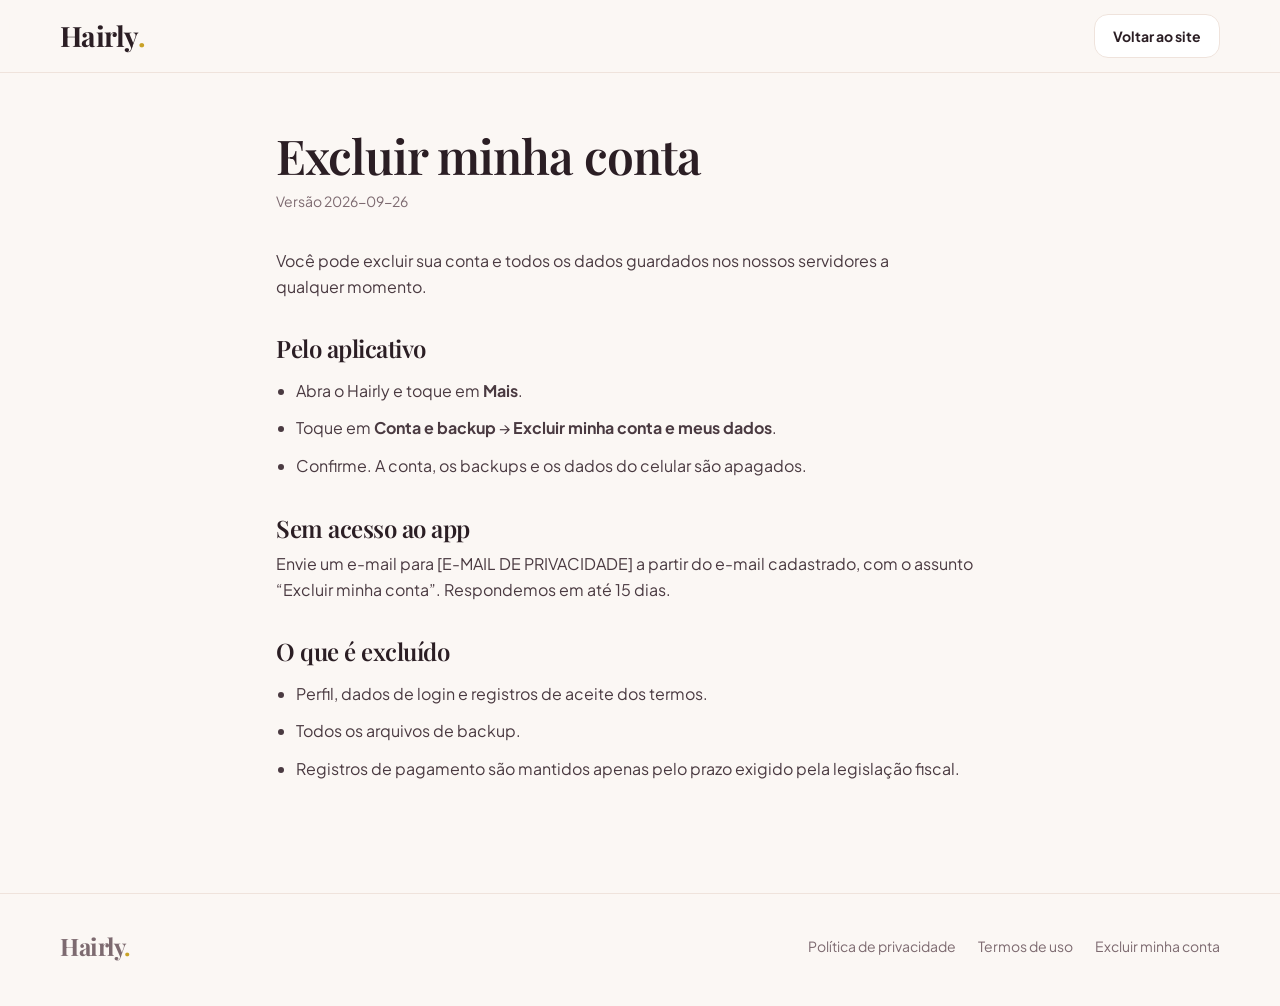
==== excluir-conta.html @ 00036e5e "Site do Hairly Landing page com mockups das telas reais do app, páginas de Termos de Uso, Política d" ====
<!doctype html>
<html lang="pt-BR">
<head>
  <meta charset="utf-8">
  <meta name="viewport" content="width=device-width, initial-scale=1">
  <title>Excluir minha conta — Hairly</title>
  <link rel="icon" href="assets/favicon.svg" type="image/svg+xml">
  <link rel="preconnect" href="https://fonts.googleapis.com">
  <link rel="preconnect" href="https://fonts.gstatic.com" crossorigin>
  <link href="https://fonts.googleapis.com/css2?family=Playfair+Display:wght@600;700&family=Plus+Jakarta+Sans:wght@400;600;700&display=swap" rel="stylesheet">
  <link rel="stylesheet" href="assets/css/site.css">
</head>
<body>
  <!-- Gerado a partir de app/assets/legal/*.md — edite lá e gere de novo. -->
  <header class="topo rolou">
    <div class="container topo__conteudo">
      <a class="logo" href="index.html">Hairly<span>.</span></a>
      <a class="btn btn--secundario btn--pequeno" href="index.html">Voltar ao site</a>
    </div>
  </header>
  <main class="legal">
    <h1>Excluir minha conta</h1>
    <p class="atualizado">Versão 2026-09-26</p>
    <p>Você pode excluir sua conta e todos os dados guardados nos nossos servidores a qualquer momento.</p>
    <h2>Pelo aplicativo</h2>
    <ul>
      <li>Abra o Hairly e toque em <b>Mais</b>.</li>
      <li>Toque em <b>Conta e backup</b> → <b>Excluir minha conta e meus dados</b>.</li>
      <li>Confirme. A conta, os backups e os dados do celular são apagados.</li>
    </ul>
    <h2>Sem acesso ao app</h2>
    <p>Envie um e-mail para [E-MAIL DE PRIVACIDADE] a partir do e-mail cadastrado, com o assunto “Excluir minha conta”. Respondemos em até 15 dias.</p>
    <h2>O que é excluído</h2>
    <ul>
      <li>Perfil, dados de login e registros de aceite dos termos.</li>
      <li>Todos os arquivos de backup.</li>
      <li>Registros de pagamento são mantidos apenas pelo prazo exigido pela legislação fiscal.</li>
    </ul>
  </main>
  <footer class="rodape">
    <div class="container rodape__conteudo">
      <a class="logo" href="index.html" style="font-size: 24px">Hairly<span>.</span></a>
      <nav aria-label="Links legais">
        <a href="privacidade.html">Política de privacidade</a>
        <a href="termos.html">Termos de uso</a>
        <a href="excluir-conta.html">Excluir minha conta</a>
      </nav>
    </div>
  </footer>
</body>
</html>
---- assets/css/site.css ----
/* Hairly — site de divulgação
   Direção visual: "salão boutique" (nude, rosa queimado, dourado suave). */

:root {
  --rosa: #b0566b;
  --rosa-escuro: #8e4155;
  --rosa-suave: #f7e6ea;
  --nude: #e9d5c8;
  --dourado: #c9a227;
  --dourado-suave: #f3e6bf;
  --fundo: #fbf7f4;
  --superficie: #ffffff;
  --borda: #efe3dc;
  --texto: #2b1e24;
  --texto-suave: #7d6a70;
  --verde: #3f8a68;
  --verde-suave: #e6f2ec;
  --coral: #d2554b;

  --serif: "Playfair Display", Georgia, serif;
  --sans: "Plus Jakarta Sans", system-ui, -apple-system, "Segoe UI", sans-serif;

  --raio: 22px;
  --sombra: 0 30px 60px -30px rgba(43, 30, 36, 0.28), 0 12px 24px -16px rgba(43, 30, 36, 0.18);
  --largura: 1160px;
  --gutter: 16px;

  color-scheme: light;
}

*,
*::before,
*::after {
  box-sizing: border-box;
}

html {
  scroll-behavior: smooth;
  -webkit-text-size-adjust: 100%;
}

body {
  margin: 0;
  background: var(--fundo);
  color: var(--texto);
  font-family: var(--sans);
  font-size: 16px;
  line-height: 1.6;
  -webkit-font-smoothing: antialiased;
  overflow-x: hidden;
}

img {
  max-width: 100%;
  display: block;
}

a {
  color: inherit;
}

h1,
h2,
h3 {
  font-family: var(--serif);
  font-weight: 600;
  letter-spacing: -0.02em;
  line-height: 1.1;
  margin: 0;
  text-wrap: balance;
}

p {
  margin: 0;
  text-wrap: pretty;
}

.container {
  width: min(var(--largura), 100% - var(--gutter) * 2);
  margin-inline: auto;
}

.sr-only {
  position: absolute;
  width: 1px;
  height: 1px;
  overflow: hidden;
  clip: rect(0 0 0 0);
  white-space: nowrap;
}

/* ---------- Botões ---------- */

.btn {
  display: inline-flex;
  align-items: center;
  justify-content: center;
  gap: 10px;
  min-height: 54px;
  padding: 0 26px;
  border-radius: 16px;
  font: 700 16px/1 var(--sans);
  text-decoration: none;
  border: 1px solid transparent;
  cursor: pointer;
  transition: transform 0.2s ease, box-shadow 0.2s ease, background 0.2s ease;
}

.btn:hover {
  transform: translateY(-1px);
}

.btn:focus-visible {
  outline: 3px solid var(--dourado);
  outline-offset: 3px;
}

.btn--primario {
  background: linear-gradient(135deg, #bf6479, var(--rosa) 55%, var(--rosa-escuro));
  color: #fff;
  box-shadow: 0 14px 30px -12px rgba(176, 86, 107, 0.6);
}

.btn--primario:hover {
  box-shadow: 0 18px 36px -12px rgba(176, 86, 107, 0.7);
}

.btn--secundario {
  background: var(--superficie);
  color: var(--texto);
  border-color: var(--borda);
}

.btn--pequeno {
  min-height: 44px;
  padding: 0 18px;
  font-size: 14px;
  border-radius: 14px;
}

.btn svg {
  width: 20px;
  height: 20px;
  flex: none;
}

/* ---------- Topo ---------- */

.faixa {
  background: var(--texto);
  color: #f5ecef;
  font-size: 13.5px;
  text-align: center;
  padding: 9px var(--gutter);
}

.faixa strong {
  color: var(--dourado-suave);
}

.topo {
  position: sticky;
  top: 0;
  z-index: 50;
  background: rgba(251, 247, 244, 0.86);
  backdrop-filter: saturate(1.4) blur(14px);
  -webkit-backdrop-filter: saturate(1.4) blur(14px);
  border-bottom: 1px solid transparent;
  transition: border-color 0.2s ease;
}

.topo.rolou {
  border-bottom-color: var(--borda);
}

.topo__conteudo {
  display: flex;
  align-items: center;
  justify-content: space-between;
  gap: 16px;
  min-height: 72px;
}

.logo {
  font-family: var(--serif);
  font-weight: 700;
  font-size: 28px;
  letter-spacing: -0.02em;
  text-decoration: none;
  line-height: 1;
}

.logo span {
  color: var(--dourado);
}

.nav {
  display: flex;
  gap: 28px;
  font-size: 14.5px;
  font-weight: 600;
}

.nav a {
  text-decoration: none;
  color: var(--texto-suave);
}

.nav a:hover {
  color: var(--rosa);
}

/* ---------- Hero ---------- */

.hero {
  position: relative;
  padding: 56px 0 96px;
  overflow: hidden;
}

.hero::before {
  content: "";
  position: absolute;
  inset: -20% -10% auto auto;
  width: 900px;
  height: 900px;
  background: radial-gradient(closest-side, rgba(176, 86, 107, 0.16), transparent 70%);
  pointer-events: none;
}

.hero::after {
  content: "";
  position: absolute;
  left: -200px;
  bottom: -260px;
  width: 700px;
  height: 700px;
  background: radial-gradient(closest-side, rgba(201, 162, 39, 0.14), transparent 70%);
  pointer-events: none;
}

.hero__grade {
  position: relative;
  z-index: 1;
  display: grid;
  grid-template-columns: 1.05fr 1fr;
  gap: 48px;
  align-items: center;
}

.selo {
  display: inline-flex;
  align-items: center;
  gap: 8px;
  padding: 7px 14px 7px 8px;
  border-radius: 999px;
  background: var(--superficie);
  border: 1px solid var(--borda);
  font-size: 13.5px;
  font-weight: 600;
  color: var(--texto-suave);
}

.selo b {
  background: var(--rosa-suave);
  color: var(--rosa);
  border-radius: 999px;
  padding: 3px 10px;
  font-size: 12px;
}

.hero h1 {
  font-size: clamp(40px, 5.6vw, 68px);
  margin: 22px 0 20px;
}

.hero h1 em {
  font-style: italic;
  font-weight: 500;
  color: var(--rosa);
}

.hero__sub {
  font-size: clamp(17px, 1.6vw, 19px);
  color: var(--texto-suave);
  max-width: 34em;
}

.hero__acoes {
  display: flex;
  flex-wrap: wrap;
  gap: 12px;
  margin-top: 32px;
}

.hero__nota {
  margin-top: 16px;
  font-size: 13.5px;
  color: var(--texto-suave);
  display: flex;
  flex-wrap: wrap;
  gap: 6px 18px;
}

.hero__nota span::before {
  content: "✓";
  color: var(--verde);
  font-weight: 800;
  margin-right: 6px;
}

.hero__palco {
  position: relative;
  display: flex;
  justify-content: center;
  align-items: flex-end;
  min-height: 640px;
}

.hero__palco .phone--frente {
  width: 300px;
  z-index: 2;
  transform: rotate(-2deg);
}

.hero__palco .phone--tras {
  position: absolute;
  width: 260px;
  right: 2%;
  top: 36px;
  z-index: 1;
  transform: rotate(7deg);
  opacity: 0.96;
}

.flutuante {
  position: absolute;
  z-index: 3;
  display: flex;
  align-items: center;
  gap: 12px;
  padding: 12px 16px;
  background: rgba(255, 255, 255, 0.92);
  backdrop-filter: blur(10px);
  -webkit-backdrop-filter: blur(10px);
  border: 1px solid var(--borda);
  border-radius: 18px;
  box-shadow: var(--sombra);
  font-size: 13px;
  line-height: 1.3;
  animation: flutuar 6s ease-in-out infinite;
}

.flutuante strong {
  display: block;
  font-size: 16px;
  font-family: var(--serif);
}

.flutuante .icone {
  width: 38px;
  height: 38px;
  border-radius: 50%;
  display: grid;
  place-items: center;
  flex: none;
}

.flutuante--lucro {
  left: 0;
  top: 120px;
}

.flutuante--lucro .icone {
  background: var(--verde-suave);
  color: var(--verde);
}

.flutuante--lucro strong {
  color: var(--verde);
}

.flutuante--voz {
  left: 4%;
  bottom: 70px;
  animation-delay: -3s;
  max-width: 250px;
}

.flutuante--voz .icone {
  background: var(--rosa-suave);
  color: var(--rosa);
}

.flutuante--voz em {
  font-family: var(--serif);
  font-size: 14px;
}

@keyframes flutuar {
  0%,
  100% {
    transform: translateY(0);
  }
  50% {
    transform: translateY(-8px);
  }
}

/* ---------- Mockup de celular ---------- */

.phone {
  --moldura: 3.6cqw;
  position: relative;
  width: 280px;
  container-type: inline-size;
  flex: none;
}

.phone__frame {
  position: relative;
  padding: var(--moldura);
  border-radius: 17.5cqw;
  background: linear-gradient(145deg, #3a3538 0%, #161315 45%, #2a2629 100%);
  box-shadow:
    0 0 0 1.5px #a59fa3,
    0 0 0 3px #3b3739,
    inset 0 0 0 1.5px rgba(255, 255, 255, 0.14),
    0 60px 90px -40px rgba(43, 30, 36, 0.55),
    0 30px 50px -30px rgba(43, 30, 36, 0.35);
}

/* Botões laterais: volume e silencioso à esquerda, power à direita. */
.phone__frame::before,
.phone__frame::after {
  content: "";
  position: absolute;
  width: 1.3cqw;
  border-radius: 2px;
  background: linear-gradient(90deg, #6f696d, #a59fa3 60%, #5d585b);
}

.phone__frame::before {
  left: -1.9cqw;
  top: 21%;
  height: 10%;
  box-shadow: 0 -8.5cqw 0 -0.1cqw #8b8588, 0 13cqw 0 0 #8b8588;
}

.phone__frame::after {
  right: -1.9cqw;
  top: 27%;
  height: 16%;
}

.phone__screen {
  position: relative;
  aspect-ratio: 390 / 844;
  border-radius: 14cqw;
  overflow: hidden;
  background: var(--fundo);
  isolation: isolate;
}

.phone__screen img {
  width: 100%;
  height: 100%;
  object-fit: cover;
  object-position: top;
}

.phone__island {
  position: absolute;
  z-index: 3;
  top: 3.2cqw;
  left: 50%;
  width: 31%;
  height: 8.8cqw;
  transform: translateX(-50%);
  border-radius: 999px;
  background: #0a0a0b;
}

.phone__island::after {
  content: "";
  position: absolute;
  right: 12%;
  top: 50%;
  width: 2.8cqw;
  height: 2.8cqw;
  transform: translateY(-50%);
  border-radius: 50%;
  background: radial-gradient(circle at 35% 35%, #2c3b5a, #0b0e16 70%);
}

.phone__status {
  position: absolute;
  z-index: 2;
  inset: 0 0 auto 0;
  height: 14.4cqw;
  display: flex;
  align-items: center;
  justify-content: space-between;
  padding: 0.6cqw 8.5cqw 0 10.5cqw;
  font: 700 4.6cqw/1 var(--sans);
  letter-spacing: -0.02em;
  color: var(--texto);
}

.phone__status svg {
  height: 3.6cqw;
  width: auto;
}

.phone__icones {
  display: flex;
  align-items: center;
  gap: 1.5cqw;
}

.phone--escuro .phone__status {
  color: #f5ecef;
}

.phone--escuro .phone__screen {
  background: #161213;
}

/* Brilho sutil no vidro. */
.phone__screen::after {
  content: "";
  position: absolute;
  inset: 0;
  z-index: 4;
  pointer-events: none;
  background: linear-gradient(115deg, rgba(255, 255, 255, 0.12) 0%, transparent 28%);
}

/* ---------- Seções ---------- */

.secao {
  padding: 104px 0;
}

.secao--clara {
  background: var(--superficie);
  border-block: 1px solid var(--borda);
}

.rotulo {
  display: inline-block;
  font-size: 12.5px;
  font-weight: 800;
  letter-spacing: 0.14em;
  text-transform: uppercase;
  color: var(--rosa);
  margin-bottom: 14px;
}

.cabecalho {
  text-align: center;
  max-width: 720px;
  margin: 0 auto 64px;
}

.cabecalho h2 {
  font-size: clamp(32px, 4vw, 48px);
}

.cabecalho p {
  margin-top: 16px;
  color: var(--texto-suave);
  font-size: 18px;
}

/* Problema */
.dores {
  display: grid;
  grid-template-columns: repeat(4, 1fr);
  gap: 16px;
}

.dor {
  background: var(--superficie);
  border: 1px solid var(--borda);
  border-radius: var(--raio);
  padding: 24px;
}

.dor .emoji {
  font-size: 26px;
  line-height: 1;
}

.dor h3 {
  font-size: 20px;
  margin: 14px 0 8px;
}

.dor p {
  color: var(--texto-suave);
  font-size: 15px;
}

/* Diferenciais: texto + celular alternados */
.diferencial {
  display: grid;
  grid-template-columns: 1fr 1fr;
  gap: 72px;
  align-items: center;
}

.diferencial + .diferencial {
  margin-top: 120px;
}

.diferencial--invertido .diferencial__texto {
  order: 2;
}

.diferencial__numero {
  font-family: var(--serif);
  font-size: 15px;
  font-style: italic;
  color: var(--dourado);
  margin-bottom: 10px;
  display: block;
}

.diferencial h3 {
  font-size: clamp(30px, 3.4vw, 42px);
}

.diferencial__texto > p {
  margin-top: 18px;
  font-size: 18px;
  color: var(--texto-suave);
}

.lista-check {
  list-style: none;
  padding: 0;
  margin: 26px 0 0;
  display: grid;
  gap: 12px;
}

.lista-check li {
  display: flex;
  gap: 12px;
  align-items: flex-start;
}

.lista-check li::before {
  content: "";
  flex: none;
  width: 22px;
  height: 22px;
  margin-top: 2px;
  border-radius: 50%;
  background: var(--verde-suave)
    url("data:image/svg+xml,%3Csvg xmlns='http://www.w3.org/2000/svg' viewBox='0 0 24 24' fill='none' stroke='%233f8a68' stroke-width='3' stroke-linecap='round' stroke-linejoin='round'%3E%3Cpath d='M5 12.5l4.5 4.5L19 7.5'/%3E%3C/svg%3E")
    center / 13px no-repeat;
}

.citacao-voz {
  margin-top: 26px;
  padding: 18px 22px;
  border-left: 3px solid var(--rosa);
  background: var(--rosa-suave);
  border-radius: 0 16px 16px 0;
  font-family: var(--serif);
  font-style: italic;
  font-size: 20px;
  line-height: 1.4;
}

.diferencial__visual {
  position: relative;
  display: flex;
  justify-content: center;
}

.diferencial__visual::before {
  content: "";
  position: absolute;
  inset: 8% 6%;
  border-radius: 40px;
  background: linear-gradient(160deg, var(--rosa-suave), rgba(243, 230, 191, 0.55));
  z-index: 0;
}

.diferencial__visual .phone {
  z-index: 2;
  width: 290px;
}

/* O segundo celular fica atrás, mostrando só a lateral. */
.diferencial__visual .phone + .phone {
  z-index: 1;
  margin-left: -110px;
  margin-top: 110px;
  width: 240px;
  transform: rotate(5deg);
}

/* Galeria de telas */
.galeria {
  display: flex;
  gap: 28px;
  overflow-x: auto;
  padding: 20px var(--gutter) 60px;
  scroll-snap-type: x mandatory;
  scrollbar-width: thin;
  scrollbar-color: var(--nude) transparent;
}

.galeria figure {
  margin: 0;
  scroll-snap-align: center;
  display: flex;
  flex-direction: column;
  align-items: center;
  gap: 18px;
}

.galeria .phone {
  width: 240px;
}

.galeria figcaption {
  text-align: center;
  font-size: 14px;
  color: var(--texto-suave);
  max-width: 220px;
}

.galeria figcaption strong {
  display: block;
  color: var(--texto);
  font-size: 15px;
}

@media (min-width: 1300px) {
  .galeria {
    justify-content: center;
    flex-wrap: wrap;
  }
}

/* Recursos em grade */
.recursos {
  display: grid;
  grid-template-columns: repeat(3, 1fr);
  gap: 16px;
}

.recurso {
  padding: 26px;
  border-radius: var(--raio);
  background: var(--fundo);
  border: 1px solid var(--borda);
}

.recurso .ico {
  width: 44px;
  height: 44px;
  border-radius: 50%;
  display: grid;
  place-items: center;
  background: var(--rosa-suave);
  color: var(--rosa);
}

.recurso .ico svg {
  width: 22px;
  height: 22px;
}

.recurso h3 {
  font-size: 20px;
  margin: 16px 0 6px;
}

.recurso p {
  color: var(--texto-suave);
  font-size: 15px;
}

/* Calculadora "se paga" */
.conta {
  display: grid;
  grid-template-columns: 1.1fr 1fr;
  gap: 40px;
  align-items: center;
  padding: 48px;
  border-radius: 32px;
  background: linear-gradient(140deg, #3a2530, var(--texto) 60%);
  color: #f5ecef;
  position: relative;
  overflow: hidden;
}

.conta::after {
  content: "";
  position: absolute;
  right: -120px;
  top: -120px;
  width: 360px;
  height: 360px;
  border-radius: 50%;
  border: 1px solid rgba(201, 162, 39, 0.35);
}

.conta h2 {
  font-size: clamp(30px, 3.6vw, 44px);
  color: #fff;
}

.conta p {
  color: rgba(245, 236, 239, 0.78);
  margin-top: 14px;
  font-size: 17px;
}

.conta__painel {
  position: relative;
  z-index: 1;
  background: rgba(255, 255, 255, 0.06);
  border: 1px solid rgba(255, 255, 255, 0.12);
  border-radius: 24px;
  padding: 26px;
}

.conta__painel label {
  display: flex;
  justify-content: space-between;
  font-size: 14px;
  font-weight: 600;
  color: rgba(245, 236, 239, 0.85);
}

.conta__painel input[type="range"] {
  width: 100%;
  margin: 12px 0 22px;
  accent-color: var(--dourado);
}

.conta__resultado {
  border-top: 1px solid rgba(255, 255, 255, 0.12);
  padding-top: 18px;
  font-size: 15px;
}

.conta__resultado strong {
  display: block;
  font-family: var(--serif);
  font-size: 40px;
  color: var(--dourado-suave);
  line-height: 1.1;
  margin-top: 4px;
}

/* Depoimentos */
.depoimentos {
  display: grid;
  grid-template-columns: repeat(3, 1fr);
  gap: 16px;
}

.depoimento {
  background: var(--superficie);
  border: 1px solid var(--borda);
  border-radius: var(--raio);
  padding: 28px;
  display: flex;
  flex-direction: column;
  gap: 20px;
}

.depoimento blockquote {
  margin: 0;
  font-family: var(--serif);
  font-size: 19px;
  line-height: 1.45;
}

.depoimento footer {
  margin-top: auto;
  display: flex;
  align-items: center;
  gap: 12px;
  font-size: 14px;
  color: var(--texto-suave);
}

.depoimento footer b {
  display: block;
  color: var(--texto);
}

.avatar {
  width: 42px;
  height: 42px;
  border-radius: 50%;
  display: grid;
  place-items: center;
  font-family: var(--serif);
  font-weight: 600;
  background: var(--rosa-suave);
  color: var(--rosa);
  flex: none;
}

/* Preços */
.precos {
  display: grid;
  grid-template-columns: repeat(3, 1fr);
  gap: 16px;
  align-items: stretch;
}

.plano {
  position: relative;
  display: flex;
  flex-direction: column;
  padding: 32px 28px;
  border-radius: 26px;
  background: var(--superficie);
  border: 1px solid var(--borda);
}

.plano--destaque {
  border: 2px solid var(--rosa);
  box-shadow: var(--sombra);
}

.plano__etiqueta {
  position: absolute;
  top: -14px;
  left: 50%;
  transform: translateX(-50%);
  padding: 6px 14px;
  border-radius: 999px;
  background: var(--rosa);
  color: #fff;
  font-size: 12px;
  font-weight: 800;
  letter-spacing: 0.06em;
  white-space: nowrap;
}

.plano h3 {
  font-size: 24px;
}

.plano__desc {
  color: var(--texto-suave);
  font-size: 14.5px;
  margin-top: 6px;
}

.plano__preco {
  margin: 22px 0 4px;
  font-family: var(--serif);
  font-size: 46px;
  font-weight: 600;
  line-height: 1;
}

.plano__preco small {
  font-family: var(--sans);
  font-size: 15px;
  font-weight: 600;
  color: var(--texto-suave);
}

.plano__obs {
  font-size: 13.5px;
  color: var(--texto-suave);
  min-height: 1.6em;
}

.plano .lista-check {
  margin: 24px 0 28px;
  font-size: 15px;
}

.plano .btn {
  margin-top: auto;
}

.garantia {
  margin-top: 28px;
  text-align: center;
  color: var(--texto-suave);
  font-size: 15px;
}

.fundadora {
  margin: 0 auto 40px;
  max-width: 760px;
  display: flex;
  align-items: center;
  gap: 16px;
  padding: 16px 22px;
  border-radius: 18px;
  background: var(--dourado-suave);
  border: 1px solid rgba(201, 162, 39, 0.35);
  font-size: 15px;
}

.fundadora b {
  font-family: var(--serif);
  font-size: 18px;
}

/* Instalação */
.instalar {
  display: grid;
  grid-template-columns: 1fr 1fr;
  gap: 48px;
  align-items: start;
}

.abas {
  display: inline-flex;
  padding: 5px;
  gap: 4px;
  border-radius: 14px;
  background: var(--fundo);
  border: 1px solid var(--borda);
  margin-bottom: 22px;
}

.abas button {
  border: 0;
  background: transparent;
  font: 600 14px/1 var(--sans);
  color: var(--texto-suave);
  padding: 11px 16px;
  border-radius: 10px;
  cursor: pointer;
  min-height: 40px;
}

.abas button[aria-selected="true"] {
  background: var(--superficie);
  color: var(--rosa);
  box-shadow: 0 2px 8px rgba(43, 30, 36, 0.08);
}

.passos {
  list-style: none;
  padding: 0;
  margin: 0;
  display: grid;
  gap: 14px;
  counter-reset: passo;
}

.passos li {
  counter-increment: passo;
  display: grid;
  grid-template-columns: 40px 1fr;
  gap: 14px;
  padding: 18px;
  border-radius: 18px;
  background: var(--superficie);
  border: 1px solid var(--borda);
}

.passos li::before {
  content: counter(passo);
  width: 40px;
  height: 40px;
  border-radius: 50%;
  display: grid;
  place-items: center;
  background: var(--rosa);
  color: #fff;
  font-family: var(--serif);
  font-weight: 700;
  font-size: 18px;
}

.passos b {
  display: block;
  margin-bottom: 2px;
}

.passos span {
  color: var(--texto-suave);
  font-size: 15px;
}

.aviso {
  margin-top: 18px;
  padding: 16px 18px;
  border-radius: 16px;
  background: var(--verde-suave);
  color: #2f6b50;
  font-size: 14.5px;
}

/* FAQ */
.faq {
  max-width: 780px;
  margin: 0 auto;
  display: grid;
  gap: 12px;
}

.faq details {
  background: var(--superficie);
  border: 1px solid var(--borda);
  border-radius: 18px;
  padding: 0 22px;
}

.faq summary {
  cursor: pointer;
  list-style: none;
  padding: 20px 32px 20px 0;
  font-weight: 700;
  position: relative;
}

.faq summary::-webkit-details-marker {
  display: none;
}

.faq summary::after {
  content: "+";
  position: absolute;
  right: 0;
  top: 50%;
  transform: translateY(-50%);
  font-size: 24px;
  font-weight: 400;
  color: var(--rosa);
  transition: transform 0.2s ease;
}

.faq details[open] summary::after {
  transform: translateY(-50%) rotate(45deg);
}

.faq details p {
  padding-bottom: 20px;
  color: var(--texto-suave);
}

/* CTA final */
.cta-final {
  text-align: center;
  padding: 96px 0 110px;
  background:
    radial-gradient(closest-side at 50% 0%, rgba(176, 86, 107, 0.14), transparent),
    var(--fundo);
}

.cta-final h2 {
  font-size: clamp(34px, 4.6vw, 56px);
  max-width: 820px;
  margin: 0 auto;
}

.cta-final p {
  color: var(--texto-suave);
  margin: 18px auto 32px;
  font-size: 18px;
}

/* Rodapé */
.rodape {
  border-top: 1px solid var(--borda);
  padding: 40px 0 48px;
  font-size: 14px;
  color: var(--texto-suave);
}

.rodape__conteudo {
  display: flex;
  flex-wrap: wrap;
  justify-content: space-between;
  gap: 20px;
  align-items: center;
}

.rodape nav {
  display: flex;
  flex-wrap: wrap;
  gap: 8px 22px;
}

.rodape a {
  text-decoration: none;
}

.rodape a:hover {
  color: var(--rosa);
}

/* Barra fixa de download no celular */
.barra-download {
  display: none;
}

/* Entrada suave ao rolar */
.revelar {
  opacity: 0;
  transform: translateY(24px);
  transition: opacity 0.7s ease, transform 0.7s ease;
}

.revelar.visivel {
  opacity: 1;
  transform: none;
}

@media (prefers-reduced-motion: reduce) {
  .revelar {
    opacity: 1;
    transform: none;
    transition: none;
  }
  .flutuante {
    animation: none;
  }
  html {
    scroll-behavior: auto;
  }
}

/* ---------- Responsivo ---------- */

@media (max-width: 1024px) {
  .nav {
    display: none;
  }
  .hero__grade,
  .diferencial,
  .conta,
  .instalar {
    grid-template-columns: 1fr;
  }
  .hero {
    padding-top: 36px;
  }
  .hero__texto {
    text-align: center;
  }
  .hero__sub {
    margin-inline: auto;
  }
  .hero__acoes,
  .hero__nota {
    justify-content: center;
  }
  .diferencial {
    gap: 40px;
  }
  .diferencial--invertido .diferencial__texto {
    order: 0;
  }
  .dores,
  .recursos {
    grid-template-columns: repeat(2, 1fr);
  }
  .depoimentos,
  .precos {
    grid-template-columns: 1fr;
    max-width: 520px;
    margin-inline: auto;
  }
  .conta {
    padding: 32px 24px;
  }
}

@media (max-width: 640px) {
  .secao {
    padding: 72px 0;
  }
  .cabecalho {
    margin-bottom: 40px;
  }
  .topo .btn {
    display: none;
  }
  .hero__palco {
    min-height: 0;
    padding-top: 12px;
  }
  .hero__palco .phone--frente {
    width: 240px;
  }
  .hero__palco .phone--tras {
    width: 200px;
    right: -18px;
    top: 30px;
  }
  .flutuante--lucro {
    left: -4px;
    top: 50px;
  }
  .flutuante--voz {
    left: -4px;
    bottom: 26px;
    max-width: 200px;
  }
  .flutuante {
    padding: 10px 12px;
    font-size: 12px;
  }
  .flutuante strong {
    font-size: 14px;
  }
  .dores,
  .recursos {
    grid-template-columns: 1fr;
  }
  .diferencial + .diferencial {
    margin-top: 80px;
  }
  .diferencial__visual .phone {
    width: 230px;
  }
  .diferencial__visual .phone + .phone {
    width: 190px;
    margin-left: -80px;
    margin-top: 70px;
  }
  .galeria .phone {
    width: 210px;
  }
  .barra-download {
    display: flex;
    position: fixed;
    z-index: 60;
    inset: auto 12px 12px 12px;
    padding: 10px;
    gap: 10px;
    align-items: center;
    border-radius: 20px;
    background: rgba(255, 255, 255, 0.95);
    backdrop-filter: blur(12px);
    -webkit-backdrop-filter: blur(12px);
    border: 1px solid var(--borda);
    box-shadow: var(--sombra);
    transform: translateY(140%);
    transition: transform 0.3s ease;
  }
  .barra-download.mostrar {
    transform: none;
  }
  .barra-download p {
    flex: 1;
    font-size: 13px;
    line-height: 1.3;
    padding-left: 6px;
  }
  .barra-download p b {
    display: block;
    font-size: 14px;
  }
  .rodape {
    padding-bottom: 110px;
  }
}

/* ---------- Páginas legais ---------- */

.legal {
  max-width: 760px;
  margin: 0 auto;
  padding: 56px var(--gutter) 96px;
}

.legal h1 {
  font-size: clamp(34px, 5vw, 48px);
  margin-bottom: 8px;
}

.legal .atualizado {
  color: var(--texto-suave);
  font-size: 14px;
  margin-bottom: 36px;
}

.legal h2 {
  font-size: 24px;
  margin: 36px 0 10px;
}

.legal p,
.legal li {
  color: #4a3a41;
  margin-bottom: 12px;
}

.legal ul {
  padding-left: 20px;
}

/* Colunas de grid podem encolher abaixo do conteúdo (evita rolagem lateral no celular). */
.hero__grade > *,
.diferencial > *,
.conta > *,
.instalar > *,
.precos > *,
.depoimentos > *,
.dores > *,
.recursos > * {
  min-width: 0;
}

.legal .tabela {
  overflow-x: auto;
  margin: 8px 0 18px;
}

.legal table {
  width: 100%;
  border-collapse: collapse;
  font-size: 14.5px;
}

.legal th,
.legal td {
  text-align: left;
  vertical-align: top;
  padding: 10px 12px;
  border-bottom: 1px solid var(--borda);
}

.legal th {
  font-size: 12px;
  letter-spacing: 0.06em;
  text-transform: uppercase;
  color: var(--texto-suave);
}
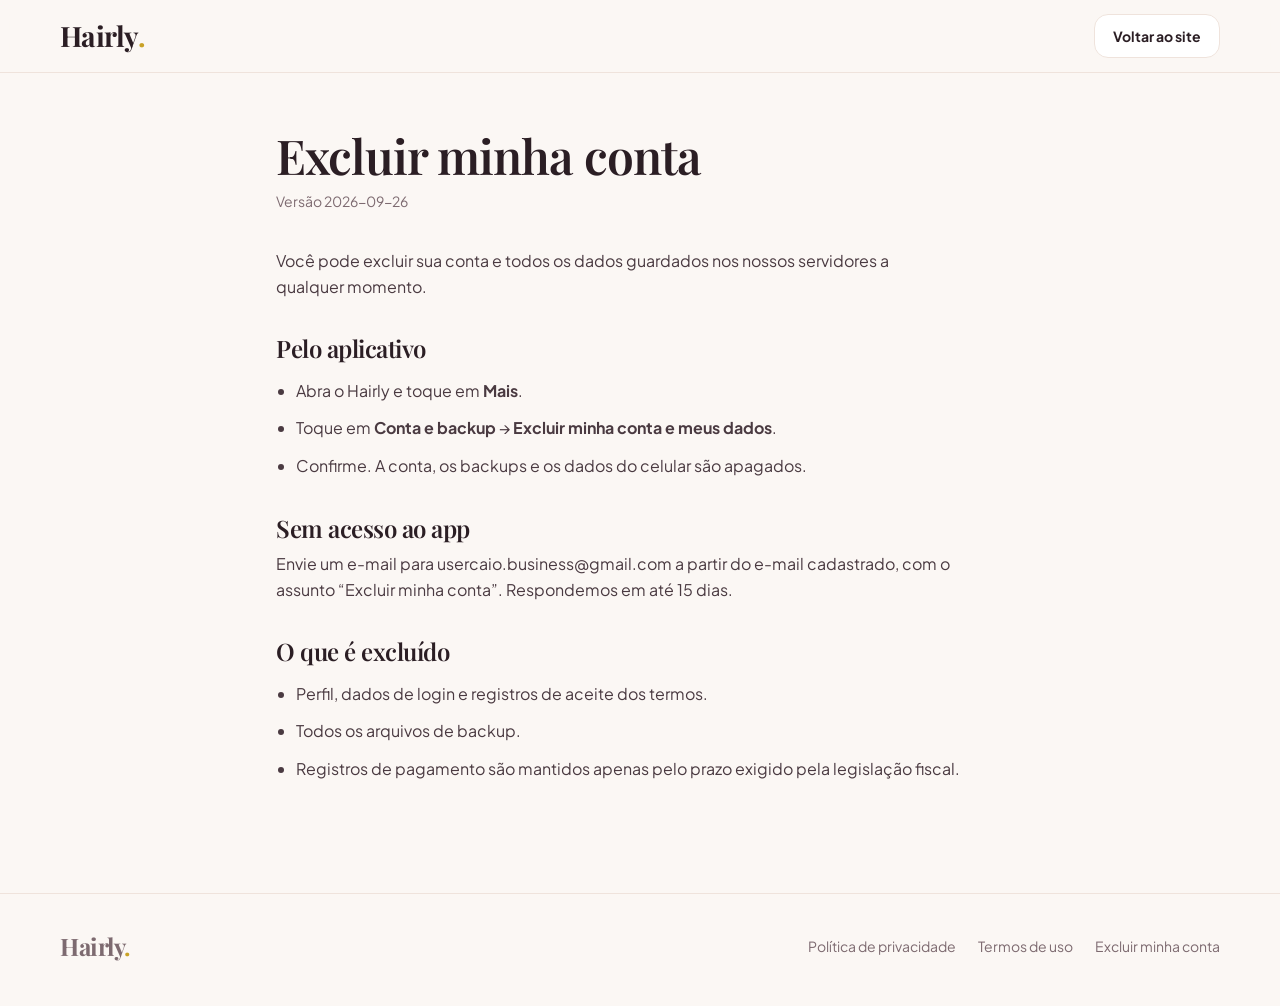
==== commit 00b00967: "Páginas legais: dados da empresa e versão 2026-09-27 Co-Authored-By: Claude Opus 5.5 <noreply@anthro" ====
--- a/excluir-conta.html
+++ b/excluir-conta.html
@@ -29,7 +29,7 @@
       <li>Confirme. A conta, os backups e os dados do celular são apagados.</li>
     </ul>
     <h2>Sem acesso ao app</h2>
-    <p>Envie um e-mail para [E-MAIL DE PRIVACIDADE] a partir do e-mail cadastrado, com o assunto “Excluir minha conta”. Respondemos em até 15 dias.</p>
+    <p>Envie um e-mail para usercaio.business@gmail.com a partir do e-mail cadastrado, com o assunto “Excluir minha conta”. Respondemos em até 15 dias.</p>
     <h2>O que é excluído</h2>
     <ul>
       <li>Perfil, dados de login e registros de aceite dos termos.</li>
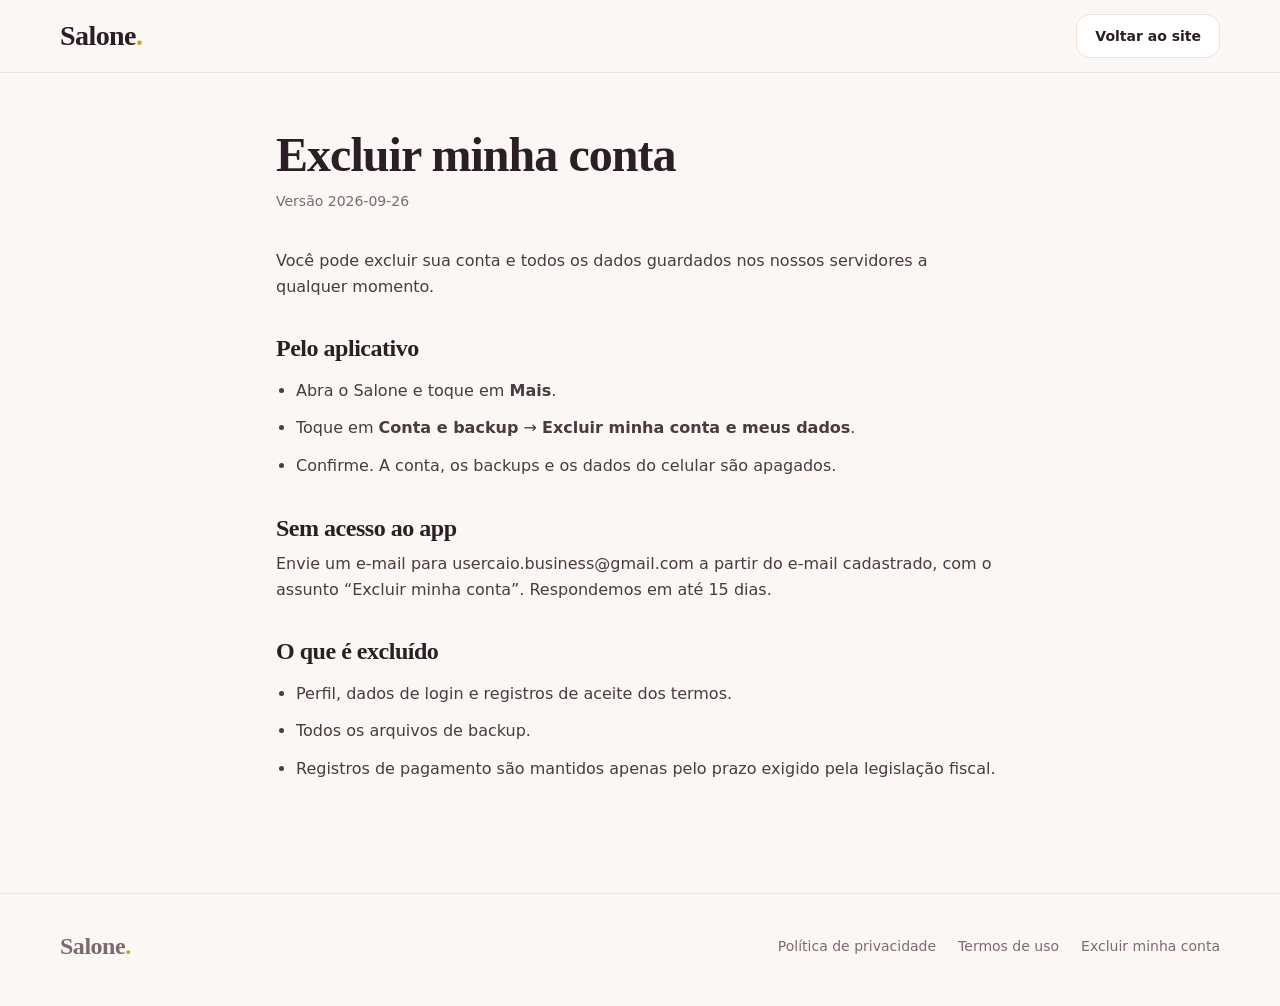
==== commit f24ff817: "Salone: novo nome, domínio salone.app.br, CSP e security.txt Co-Authored-By: Claude Opus 5.5 <norepl" ====
--- a/excluir-conta.html
+++ b/excluir-conta.html
@@ -3,7 +3,9 @@
 <head>
   <meta charset="utf-8">
   <meta name="viewport" content="width=device-width, initial-scale=1">
-  <title>Excluir minha conta — Hairly</title>
+  <meta http-equiv="Content-Security-Policy" content="default-src 'self'; script-src 'self'; style-src 'self' 'unsafe-inline' https://fonts.googleapis.com; font-src https://fonts.gstatic.com; img-src 'self' data:; connect-src 'self'; object-src 'none'; base-uri 'self'; form-action 'none'; upgrade-insecure-requests">
+  <meta name="referrer" content="strict-origin-when-cross-origin">
+  <title>Excluir minha conta — Salone</title>
   <link rel="icon" href="assets/favicon.svg" type="image/svg+xml">
   <link rel="preconnect" href="https://fonts.googleapis.com">
   <link rel="preconnect" href="https://fonts.gstatic.com" crossorigin>
@@ -14,7 +16,7 @@
   <!-- Gerado a partir de app/assets/legal/*.md — edite lá e gere de novo. -->
   <header class="topo rolou">
     <div class="container topo__conteudo">
-      <a class="logo" href="index.html">Hairly<span>.</span></a>
+      <a class="logo" href="index.html">Salone<span>.</span></a>
       <a class="btn btn--secundario btn--pequeno" href="index.html">Voltar ao site</a>
     </div>
   </header>
@@ -24,7 +26,7 @@
     <p>Você pode excluir sua conta e todos os dados guardados nos nossos servidores a qualquer momento.</p>
     <h2>Pelo aplicativo</h2>
     <ul>
-      <li>Abra o Hairly e toque em <b>Mais</b>.</li>
+      <li>Abra o Salone e toque em <b>Mais</b>.</li>
       <li>Toque em <b>Conta e backup</b> → <b>Excluir minha conta e meus dados</b>.</li>
       <li>Confirme. A conta, os backups e os dados do celular são apagados.</li>
     </ul>
@@ -39,7 +41,7 @@
   </main>
   <footer class="rodape">
     <div class="container rodape__conteudo">
-      <a class="logo" href="index.html" style="font-size: 24px">Hairly<span>.</span></a>
+      <a class="logo" href="index.html" style="font-size: 24px">Salone<span>.</span></a>
       <nav aria-label="Links legais">
         <a href="privacidade.html">Política de privacidade</a>
         <a href="termos.html">Termos de uso</a>
--- a/assets/css/site.css
+++ b/assets/css/site.css
@@ -1,4 +1,4 @@
-/* Hairly — site de divulgação
+/* Salone — site de divulgação
    Direção visual: "salão boutique" (nude, rosa queimado, dourado suave). */
 
 :root {
